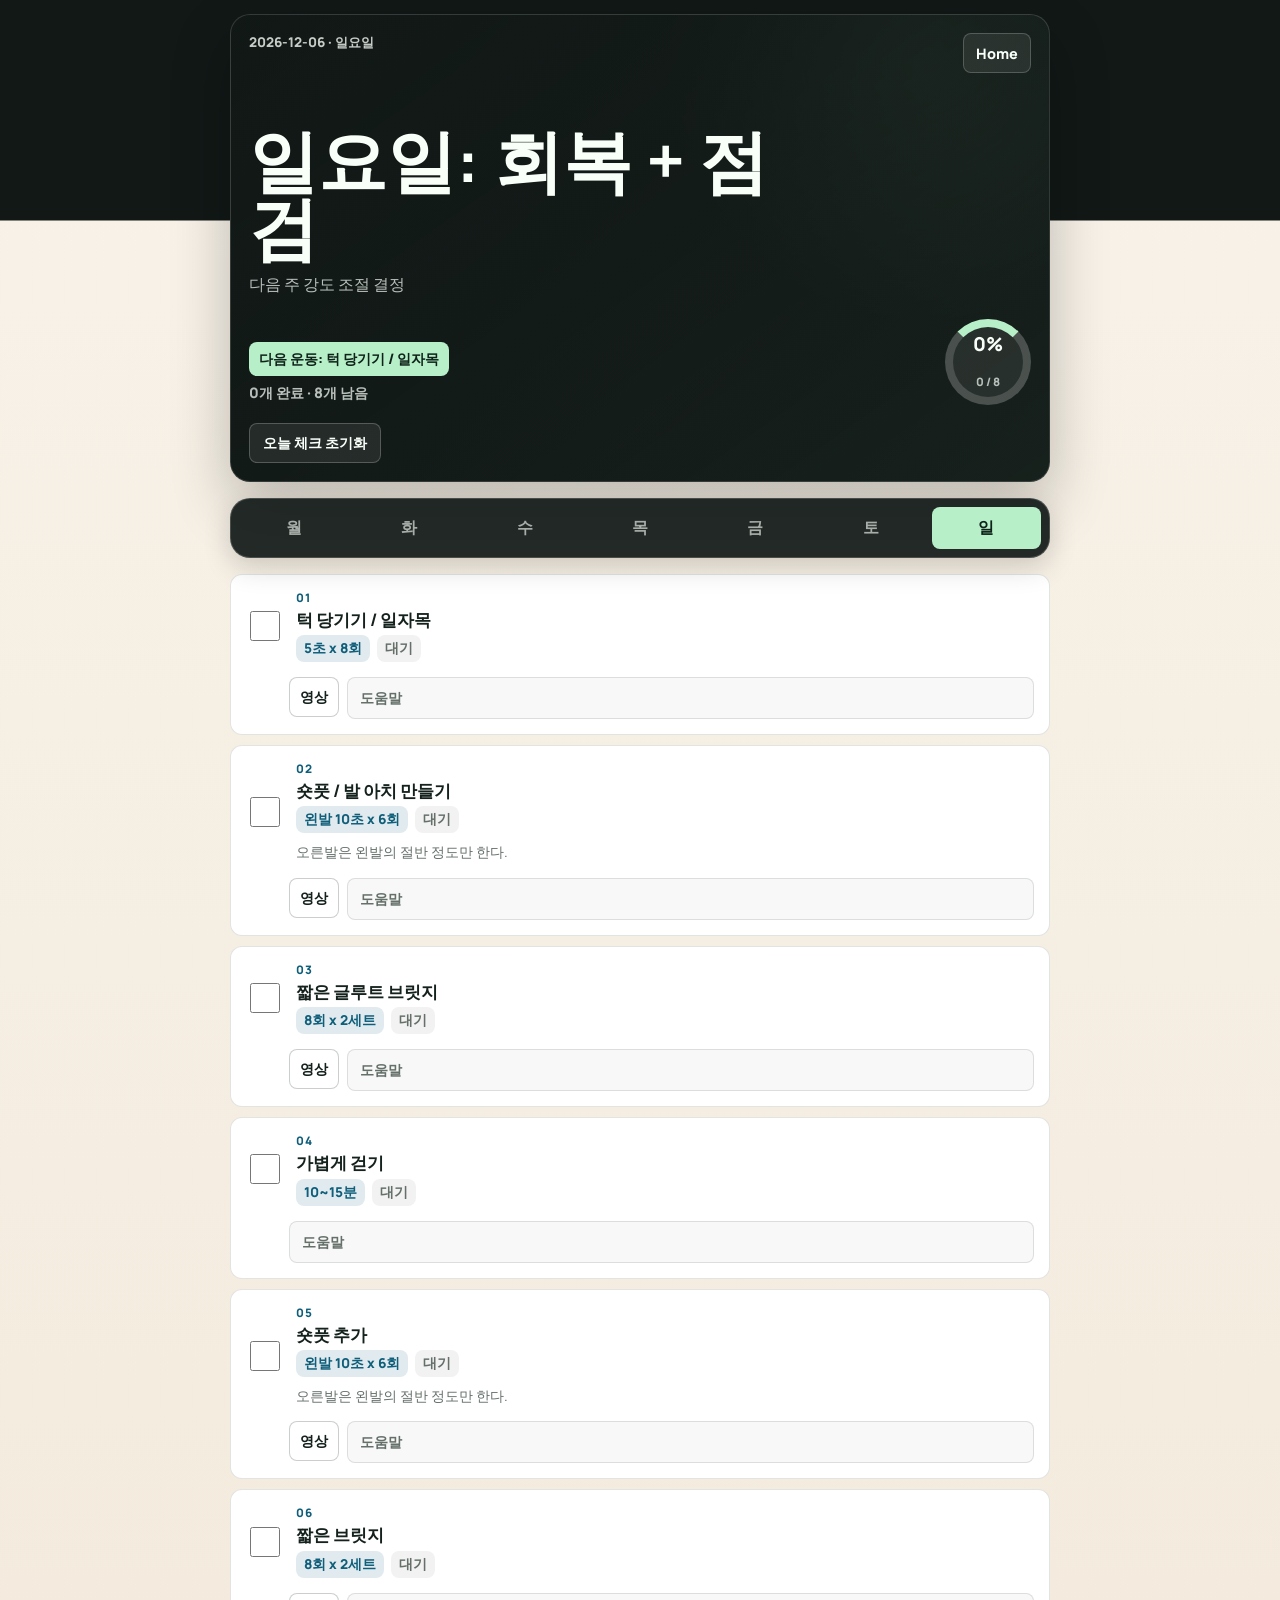
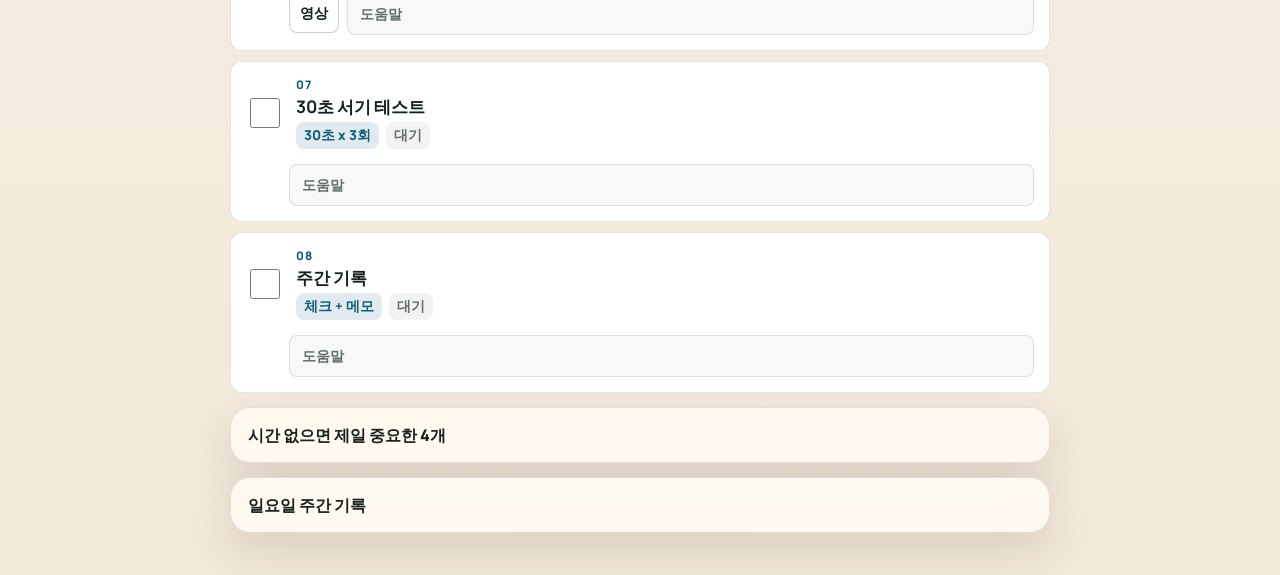
==== rehab.html @ 38bcd28a "deploy: 32eca84e103fcc5842810852b6fd802284b8f658" ====
<!DOCTYPE html>
<html lang="ko">
  <head>
    <meta charset="UTF-8" />
    <meta name="viewport" content="width=device-width, initial-scale=1.0" />
    <title>오전 재활 루틴</title>
    <meta
      name="description"
      content="왼발 접지, 왼쪽 둔근, 골반 안정성 회복을 위한 오전 재활 체크리스트"
    />
    <link rel="preconnect" href="https://fonts.googleapis.com" />
    <link rel="preconnect" href="https://fonts.gstatic.com" crossorigin />
    <link
      href="https://fonts.googleapis.com/css2?family=Manrope:wght@400;600;700;800&display=swap"
      rel="stylesheet"
    />
    <link rel="stylesheet" href="./rehab.css?v=20260528-ui4" />
  </head>
  <body>
    <main class="app-shell">
      <section class="routine-section">
        <div class="workout-hero" aria-live="polite">
          <div class="hero-topline">
            <p id="today-label" class="today-label"></p>
            <a class="small-link" href="./index.html">Home</a>
          </div>
          <h1 id="day-title">오늘의 운동</h1>
          <p id="day-goal" class="day-goal"></p>
          <div class="start-row">
            <div>
              <p id="next-exercise" class="next-exercise"></p>
              <p id="routine-summary" class="routine-summary"></p>
            </div>
            <div class="progress-box">
              <span id="progress-percent">0%</span>
              <p id="progress-count">0 / 0</p>
            </div>
          </div>
          <div class="hero-actions">
            <button id="reset-day" class="ghost-button" type="button">오늘 체크 초기화</button>
          </div>
        </div>

        <nav id="week-tabs" class="week-tabs" aria-label="요일 선택"></nav>

        <div id="routine-list" class="routine-list"></div>
      </section>

      <section class="quick-section">
        <details>
          <summary>시간 없으면 제일 중요한 4개</summary>
          <div id="quick-list" class="quick-list"></div>
        </details>
      </section>

      <section class="weekly-section">
        <details>
          <summary>일요일 주간 기록</summary>
          <div id="weekly-record" class="weekly-record"></div>
        </details>
      </section>
    </main>

    <div id="video-modal" class="video-modal" aria-hidden="true">
      <div class="video-backdrop" data-close-video></div>
      <section class="video-dialog" role="dialog" aria-modal="true" aria-labelledby="video-title">
        <div class="video-head">
          <h2 id="video-title">참고 영상</h2>
          <button class="icon-button" type="button" aria-label="영상 닫기" data-close-video>닫기</button>
        </div>
        <div id="video-frame-wrap" class="video-frame-wrap"></div>
        <a id="video-fallback" class="video-fallback" href="#" target="_blank" rel="noreferrer">
          YouTube에서 열기
        </a>
      </section>
    </div>

    <script type="module" src="./rehab.js?v=20260528-ui4"></script>
  </body>
</html>
---- rehab.css ----
:root {
  --bg: #f7f1e7;
  --surface: #fffaf2;
  --surface-strong: #ffffff;
  --ink: #14211c;
  --muted: #65706a;
  --line: rgba(20, 33, 28, 0.12);
  --line-strong: rgba(20, 33, 28, 0.22);
  --green: #166534;
  --green-soft: rgba(22, 101, 52, 0.12);
  --blue: #0f5e7a;
  --blue-soft: rgba(15, 94, 122, 0.12);
  --red: #a33a1b;
  --red-soft: rgba(163, 58, 27, 0.12);
  --yellow: #f4c95d;
  --shadow: 0 18px 44px rgba(34, 28, 18, 0.12);
  --radius-lg: 20px;
  --radius-md: 12px;
  --radius-sm: 8px;
}

* {
  box-sizing: border-box;
}

html {
  scroll-behavior: smooth;
}

body {
  margin: 0;
  min-height: 100vh;
  color: var(--ink);
  background:
    linear-gradient(180deg, #111816 0, #111816 220px, rgba(247, 241, 231, 0.98) 221px, rgba(242, 232, 217, 0.98) 100%),
    repeating-linear-gradient(90deg, rgba(20, 33, 28, 0.04) 0 1px, transparent 1px 32px);
  font-family: "Manrope", "Apple SD Gothic Neo", "Noto Sans KR", system-ui, sans-serif;
}

body.modal-open {
  overflow: hidden;
}

button,
input {
  font: inherit;
}

button {
  -webkit-tap-highlight-color: transparent;
}

a {
  color: inherit;
}

.app-shell {
  width: min(820px, calc(100% - 28px));
  margin: 0 auto;
  padding: 14px 0 42px;
}

.eyebrow {
  margin: 0 0 8px;
  color: var(--blue);
  font-size: 0.76rem;
  font-weight: 800;
  letter-spacing: 0.12em;
  text-transform: uppercase;
}

h1,
h2,
h3,
p {
  margin-top: 0;
}

h1 {
  margin-bottom: 10px;
  font-size: clamp(1.9rem, 7vw, 3rem);
  line-height: 1.05;
  letter-spacing: 0;
}

.day-goal,
.routine-summary,
details p,
li {
  color: var(--muted);
  line-height: 1.55;
}

.small-link,
.video-link,
.ghost-button {
  display: inline-flex;
  align-items: center;
  justify-content: center;
  min-height: 40px;
  border-radius: var(--radius-sm);
  font-size: 0.9rem;
  font-weight: 800;
  text-decoration: none;
}

.small-link {
  padding: 0 12px;
  border: 1px solid rgba(255, 255, 255, 0.2);
  color: #f8fff9;
  background: rgba(255, 255, 255, 0.08);
}

.routine-section,
.quick-section,
.weekly-section {
  margin-top: 14px;
  border: 1px solid var(--line);
  border-radius: var(--radius-lg);
  background: rgba(255, 250, 242, 0.95);
  box-shadow: var(--shadow);
}

.today-label {
  margin-bottom: 7px;
  color: rgba(248, 255, 249, 0.78);
  font-size: 0.84rem;
  font-weight: 800;
}

.day-goal {
  max-width: 42rem;
  margin-bottom: 22px;
  color: rgba(248, 255, 249, 0.72);
}

.next-exercise {
  display: inline-flex;
  margin: 0 0 6px;
  padding: 7px 10px;
  border-radius: var(--radius-sm);
  color: #10231a;
  background: #b7f0c8;
  font-size: 0.9rem;
  font-weight: 900;
}

.routine-summary {
  margin: 0;
  color: rgba(248, 255, 249, 0.72);
  font-size: 0.9rem;
  font-weight: 800;
}

.progress-box {
  display: grid;
  place-items: center;
  width: 86px;
  height: 86px;
  border: 8px solid rgba(255, 255, 255, 0.16);
  border-top-color: #b7f0c8;
  border-radius: 50%;
  background: rgba(255, 255, 255, 0.08);
  color: #f8fff9;
}

.progress-box span {
  font-size: 1.2rem;
  font-weight: 900;
  line-height: 1;
}

.progress-box p {
  margin: 4px 0 0;
  color: rgba(248, 255, 249, 0.7);
  font-size: 0.72rem;
  font-weight: 800;
}

.ghost-button {
  padding: 0 13px;
  border: 1px solid rgba(255, 255, 255, 0.22);
  color: #f8fff9;
  background: rgba(255, 255, 255, 0.08);
  cursor: pointer;
}

details {
  padding: 0;
}

summary {
  min-height: 54px;
  display: flex;
  align-items: center;
  padding: 0 17px;
  cursor: pointer;
  font-weight: 900;
}

summary::marker {
  color: var(--blue);
}

ul {
  margin: 8px 0 0;
  padding-left: 18px;
}

.week-tabs {
  position: sticky;
  top: 0;
  z-index: 5;
  display: grid;
  grid-template-columns: repeat(7, minmax(0, 1fr));
  gap: 6px;
  margin: 16px 0;
  padding: 8px;
  border: 1px solid rgba(255, 255, 255, 0.18);
  border-radius: var(--radius-lg);
  background: rgba(17, 24, 22, 0.92);
  box-shadow: 0 10px 28px rgba(0, 0, 0, 0.16);
  backdrop-filter: blur(12px);
}

.day-tab {
  min-height: 42px;
  border: 1px solid transparent;
  border-radius: var(--radius-sm);
  color: rgba(248, 255, 249, 0.62);
  background: transparent;
  font-weight: 900;
  cursor: pointer;
}

.day-tab.active {
  border-color: rgba(183, 240, 200, 0.34);
  color: #10231a;
  background: #b7f0c8;
}

.routine-section {
  margin-top: 0;
  padding: 0;
  border: 0;
  background: transparent;
  box-shadow: none;
}

.workout-hero {
  min-height: 286px;
  display: grid;
  align-content: end;
  padding: 18px;
  border: 1px solid rgba(255, 255, 255, 0.14);
  border-radius: var(--radius-lg);
  color: #f8fff9;
  background:
    linear-gradient(145deg, rgba(17, 24, 22, 0.92), rgba(17, 24, 22, 0.72)),
    radial-gradient(circle at 85% 10%, rgba(183, 240, 200, 0.22), transparent 32%),
    linear-gradient(135deg, #111816, #26362d);
  box-shadow: 0 24px 60px rgba(0, 0, 0, 0.24);
}

.hero-topline {
  display: flex;
  justify-content: space-between;
  gap: 14px;
  align-items: flex-start;
  margin-bottom: auto;
}

.workout-hero h1 {
  max-width: 13ch;
  margin: 54px 0 10px;
  color: #f8fff9;
  font-size: clamp(2.25rem, 8vw, 4.3rem);
  line-height: 0.98;
}

.start-row {
  display: grid;
  grid-template-columns: 1fr auto;
  gap: 16px;
  align-items: end;
}

.hero-actions {
  margin-top: 18px;
}

.routine-list {
  display: grid;
  gap: 10px;
}

.exercise-card {
  border: 1px solid var(--line);
  border-radius: var(--radius-md);
  background: var(--surface-strong);
  overflow: hidden;
  transition:
    border-color 160ms ease,
    background 160ms ease,
    transform 160ms ease;
}

.exercise-card.done {
  border-color: rgba(22, 101, 52, 0.28);
  background: linear-gradient(180deg, #fbfffc, #f4fff6);
}

.exercise-main {
  display: grid;
  grid-template-columns: auto 1fr;
  gap: 13px;
  align-items: center;
  padding: 15px;
  cursor: pointer;
}

.done-check {
  width: 30px;
  height: 30px;
  accent-color: var(--green);
}

.exercise-kicker {
  margin: 0 0 2px;
  color: var(--blue);
  font-size: 0.73rem;
  font-weight: 900;
  letter-spacing: 0.12em;
}

.exercise-title {
  margin-bottom: 4px;
  font-size: 1.08rem;
  line-height: 1.35;
}

.exercise-card.done .exercise-title {
  color: var(--muted);
  text-decoration: line-through;
  text-decoration-thickness: 2px;
}

.exercise-meta {
  display: flex;
  flex-wrap: wrap;
  gap: 7px;
  align-items: center;
}

.dose {
  display: inline-flex;
  padding: 4px 8px;
  border-radius: var(--radius-sm);
  color: var(--blue);
  background: var(--blue-soft);
  font-size: 0.85rem;
  font-weight: 900;
}

.done-label {
  display: inline-flex;
  padding: 4px 8px;
  border-radius: var(--radius-sm);
  color: var(--muted);
  background: rgba(20, 33, 28, 0.06);
  font-size: 0.85rem;
  font-weight: 900;
}

.exercise-card.done .done-label {
  color: var(--green);
  background: var(--green-soft);
}

.note {
  margin: 8px 0 0;
  color: var(--muted);
  font-size: 0.9rem;
  line-height: 1.5;
}

.video-link {
  border: 1px solid var(--line-strong);
  padding: 0 10px;
  color: var(--ink);
  background: rgba(255, 255, 255, 0.8);
  white-space: nowrap;
  cursor: pointer;
}

.exercise-actions {
  display: flex;
  flex-wrap: wrap;
  gap: 8px;
  align-items: flex-start;
  padding: 0 15px 15px 58px;
}

.help-panel {
  flex: 1 1 220px;
  min-width: min(100%, 220px);
  border: 1px solid var(--line);
  border-radius: var(--radius-sm);
  background: rgba(20, 33, 28, 0.03);
}

.help-panel summary {
  min-height: 40px;
  padding: 0 12px;
  color: var(--muted);
  font-size: 0.9rem;
}

.check-panel {
  display: grid;
  gap: 2px;
  padding: 0 12px 12px;
}

.check-item {
  display: grid;
  grid-template-columns: auto 1fr;
  gap: 9px;
  align-items: start;
  min-height: 30px;
  color: var(--muted);
  font-size: 0.9rem;
  line-height: 1.45;
}

.check-item input {
  width: 20px;
  height: 20px;
  margin-top: 1px;
  accent-color: var(--green);
}

.quick-list,
.weekly-record {
  display: grid;
  gap: 10px;
  padding: 0 16px 16px;
}

.video-modal {
  position: fixed;
  inset: 0;
  z-index: 20;
  display: none;
  padding: 18px;
}

.video-modal.open {
  display: grid;
  place-items: center;
}

.video-backdrop {
  position: absolute;
  inset: 0;
  background: rgba(12, 18, 16, 0.68);
}

.video-dialog {
  position: relative;
  width: min(880px, 100%);
  border: 1px solid rgba(255, 255, 255, 0.18);
  border-radius: var(--radius-lg);
  background: #101815;
  box-shadow: 0 24px 70px rgba(0, 0, 0, 0.35);
  overflow: hidden;
}

.video-head {
  display: flex;
  justify-content: space-between;
  gap: 12px;
  align-items: center;
  padding: 13px 14px;
  color: #f8fff9;
}

.video-head h2 {
  margin: 0;
  font-size: 1rem;
}

.icon-button {
  min-height: 36px;
  padding: 0 12px;
  border: 1px solid rgba(255, 255, 255, 0.2);
  border-radius: var(--radius-sm);
  color: #f8fff9;
  background: rgba(255, 255, 255, 0.08);
  cursor: pointer;
}

.video-frame-wrap {
  aspect-ratio: 16 / 9;
  background: #000;
}

.video-frame-wrap iframe {
  width: 100%;
  height: 100%;
  border: 0;
}

.video-empty {
  display: grid;
  place-items: center;
  min-height: 240px;
  color: #f8fff9;
}

.video-fallback {
  display: flex;
  justify-content: center;
  padding: 12px;
  color: #f8fff9;
  background: rgba(255, 255, 255, 0.06);
  font-weight: 900;
  text-decoration: none;
}

.quick-item,
.record-item {
  display: grid;
  grid-template-columns: auto 1fr auto;
  gap: 10px;
  align-items: center;
  padding: 13px;
  border: 1px solid var(--line);
  border-radius: var(--radius-md);
  background: var(--surface-strong);
}

.quick-item strong,
.record-item span {
  line-height: 1.4;
}

.record-item {
  grid-template-columns: auto 1fr;
}

.record-item input {
  width: 22px;
  height: 22px;
  accent-color: var(--green);
}

@media (max-width: 680px) {
  .app-shell {
    width: min(100% - 20px, 760px);
    padding-top: 10px;
  }

  .workout-hero {
    min-height: 360px;
    padding: 16px;
  }

  .workout-hero h1 {
    margin-top: 72px;
  }

  .start-row {
    grid-template-columns: 1fr auto;
  }

  .small-link {
    width: max-content;
  }

  .ghost-button {
    width: auto;
  }

  .week-tabs {
    gap: 4px;
    padding: 6px;
  }

  .day-tab {
    min-height: 38px;
    font-size: 0.86rem;
  }

  .section-head p {
    text-align: left;
  }

  .exercise-main {
    grid-template-columns: auto 1fr;
  }

  .exercise-actions {
    padding-left: 15px;
  }

  .video-link {
    width: max-content;
  }

  .video-modal {
    padding: 10px;
  }
}
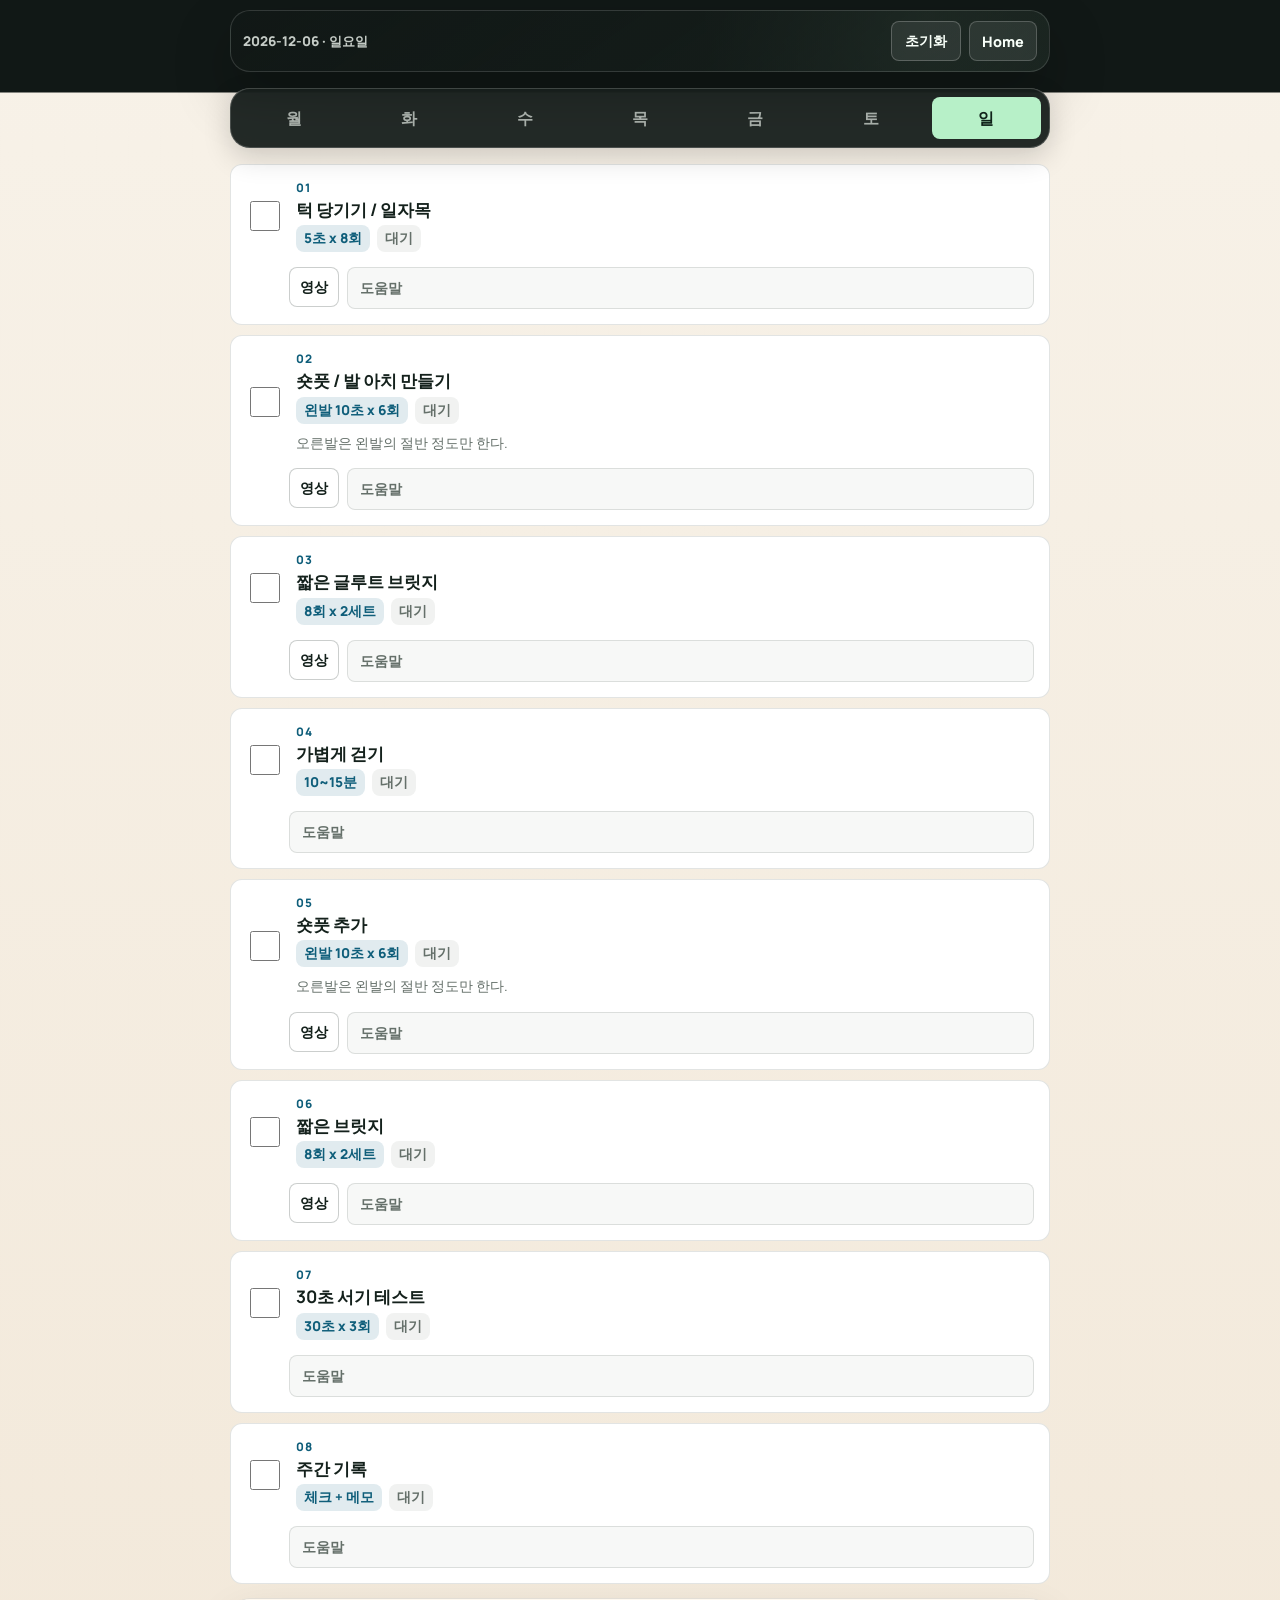
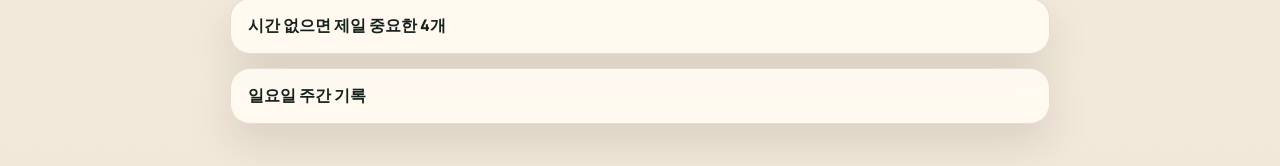
==== commit 665dc0e9: "deploy: 717f1294dfef9ed579d606a56dd64484c5e43d73" ====
--- a/rehab.html
+++ b/rehab.html
@@ -14,30 +14,16 @@
       href="https://fonts.googleapis.com/css2?family=Manrope:wght@400;600;700;800&display=swap"
       rel="stylesheet"
     />
-    <link rel="stylesheet" href="./rehab.css?v=20260528-ui4" />
+    <link rel="stylesheet" href="./rehab.css?v=20260528-ui5" />
   </head>
   <body>
     <main class="app-shell">
       <section class="routine-section">
-        <div class="workout-hero" aria-live="polite">
-          <div class="hero-topline">
-            <p id="today-label" class="today-label"></p>
+        <div class="workout-toolbar" aria-live="polite">
+          <p id="today-label" class="today-label"></p>
+          <div class="toolbar-actions">
+            <button id="reset-day" class="ghost-button" type="button">초기화</button>
             <a class="small-link" href="./index.html">Home</a>
-          </div>
-          <h1 id="day-title">오늘의 운동</h1>
-          <p id="day-goal" class="day-goal"></p>
-          <div class="start-row">
-            <div>
-              <p id="next-exercise" class="next-exercise"></p>
-              <p id="routine-summary" class="routine-summary"></p>
-            </div>
-            <div class="progress-box">
-              <span id="progress-percent">0%</span>
-              <p id="progress-count">0 / 0</p>
-            </div>
-          </div>
-          <div class="hero-actions">
-            <button id="reset-day" class="ghost-button" type="button">오늘 체크 초기화</button>
           </div>
         </div>
 
@@ -75,6 +61,6 @@
       </section>
     </div>
 
-    <script type="module" src="./rehab.js?v=20260528-ui4"></script>
+    <script type="module" src="./rehab.js?v=20260528-ui5"></script>
   </body>
 </html>
--- a/rehab.css
+++ b/rehab.css
@@ -32,7 +32,7 @@
   min-height: 100vh;
   color: var(--ink);
   background:
-    linear-gradient(180deg, #111816 0, #111816 220px, rgba(247, 241, 231, 0.98) 221px, rgba(242, 232, 217, 0.98) 100%),
+    linear-gradient(180deg, #111816 0, #111816 92px, rgba(247, 241, 231, 0.98) 93px, rgba(242, 232, 217, 0.98) 100%),
     repeating-linear-gradient(90deg, rgba(20, 33, 28, 0.04) 0 1px, transparent 1px 32px);
   font-family: "Manrope", "Apple SD Gothic Neo", "Noto Sans KR", system-ui, sans-serif;
 }
@@ -57,7 +57,7 @@
 .app-shell {
   width: min(820px, calc(100% - 28px));
   margin: 0 auto;
-  padding: 14px 0 42px;
+  padding: 10px 0 42px;
 }
 
 .eyebrow {
@@ -83,8 +83,6 @@
   letter-spacing: 0;
 }
 
-.day-goal,
-.routine-summary,
 details p,
 li {
   color: var(--muted);
@@ -122,58 +120,9 @@
 }
 
 .today-label {
-  margin-bottom: 7px;
+  margin: 0;
   color: rgba(248, 255, 249, 0.78);
   font-size: 0.84rem;
-  font-weight: 800;
-}
-
-.day-goal {
-  max-width: 42rem;
-  margin-bottom: 22px;
-  color: rgba(248, 255, 249, 0.72);
-}
-
-.next-exercise {
-  display: inline-flex;
-  margin: 0 0 6px;
-  padding: 7px 10px;
-  border-radius: var(--radius-sm);
-  color: #10231a;
-  background: #b7f0c8;
-  font-size: 0.9rem;
-  font-weight: 900;
-}
-
-.routine-summary {
-  margin: 0;
-  color: rgba(248, 255, 249, 0.72);
-  font-size: 0.9rem;
-  font-weight: 800;
-}
-
-.progress-box {
-  display: grid;
-  place-items: center;
-  width: 86px;
-  height: 86px;
-  border: 8px solid rgba(255, 255, 255, 0.16);
-  border-top-color: #b7f0c8;
-  border-radius: 50%;
-  background: rgba(255, 255, 255, 0.08);
-  color: #f8fff9;
-}
-
-.progress-box span {
-  font-size: 1.2rem;
-  font-weight: 900;
-  line-height: 1;
-}
-
-.progress-box p {
-  margin: 4px 0 0;
-  color: rgba(248, 255, 249, 0.7);
-  font-size: 0.72rem;
   font-weight: 800;
 }
 
@@ -247,11 +196,13 @@
   box-shadow: none;
 }
 
-.workout-hero {
-  min-height: 286px;
-  display: grid;
-  align-content: end;
-  padding: 18px;
+.workout-toolbar {
+  display: flex;
+  justify-content: space-between;
+  gap: 12px;
+  align-items: center;
+  min-height: 58px;
+  padding: 10px 12px;
   border: 1px solid rgba(255, 255, 255, 0.14);
   border-radius: var(--radius-lg);
   color: #f8fff9;
@@ -262,31 +213,10 @@
   box-shadow: 0 24px 60px rgba(0, 0, 0, 0.24);
 }
 
-.hero-topline {
-  display: flex;
-  justify-content: space-between;
-  gap: 14px;
-  align-items: flex-start;
-  margin-bottom: auto;
-}
-
-.workout-hero h1 {
-  max-width: 13ch;
-  margin: 54px 0 10px;
-  color: #f8fff9;
-  font-size: clamp(2.25rem, 8vw, 4.3rem);
-  line-height: 0.98;
-}
-
-.start-row {
-  display: grid;
-  grid-template-columns: 1fr auto;
-  gap: 16px;
-  align-items: end;
-}
-
-.hero-actions {
-  margin-top: 18px;
+.toolbar-actions {
+  display: flex;
+  gap: 8px;
+  align-items: center;
 }
 
 .routine-list {
@@ -416,28 +346,16 @@
   font-size: 0.9rem;
 }
 
-.check-panel {
-  display: grid;
-  gap: 2px;
-  padding: 0 12px 12px;
-}
-
-.check-item {
-  display: grid;
-  grid-template-columns: auto 1fr;
-  gap: 9px;
-  align-items: start;
-  min-height: 30px;
+.help-list {
+  margin: 0;
+  padding: 0 12px 12px 28px;
   color: var(--muted);
   font-size: 0.9rem;
   line-height: 1.45;
 }
 
-.check-item input {
-  width: 20px;
-  height: 20px;
-  margin-top: 1px;
-  accent-color: var(--green);
+.help-list li {
+  margin: 5px 0;
 }
 
 .quick-list,
@@ -561,17 +479,8 @@
     padding-top: 10px;
   }
 
-  .workout-hero {
-    min-height: 360px;
-    padding: 16px;
-  }
-
-  .workout-hero h1 {
-    margin-top: 72px;
-  }
-
-  .start-row {
-    grid-template-columns: 1fr auto;
+  .workout-toolbar {
+    min-height: 54px;
   }
 
   .small-link {
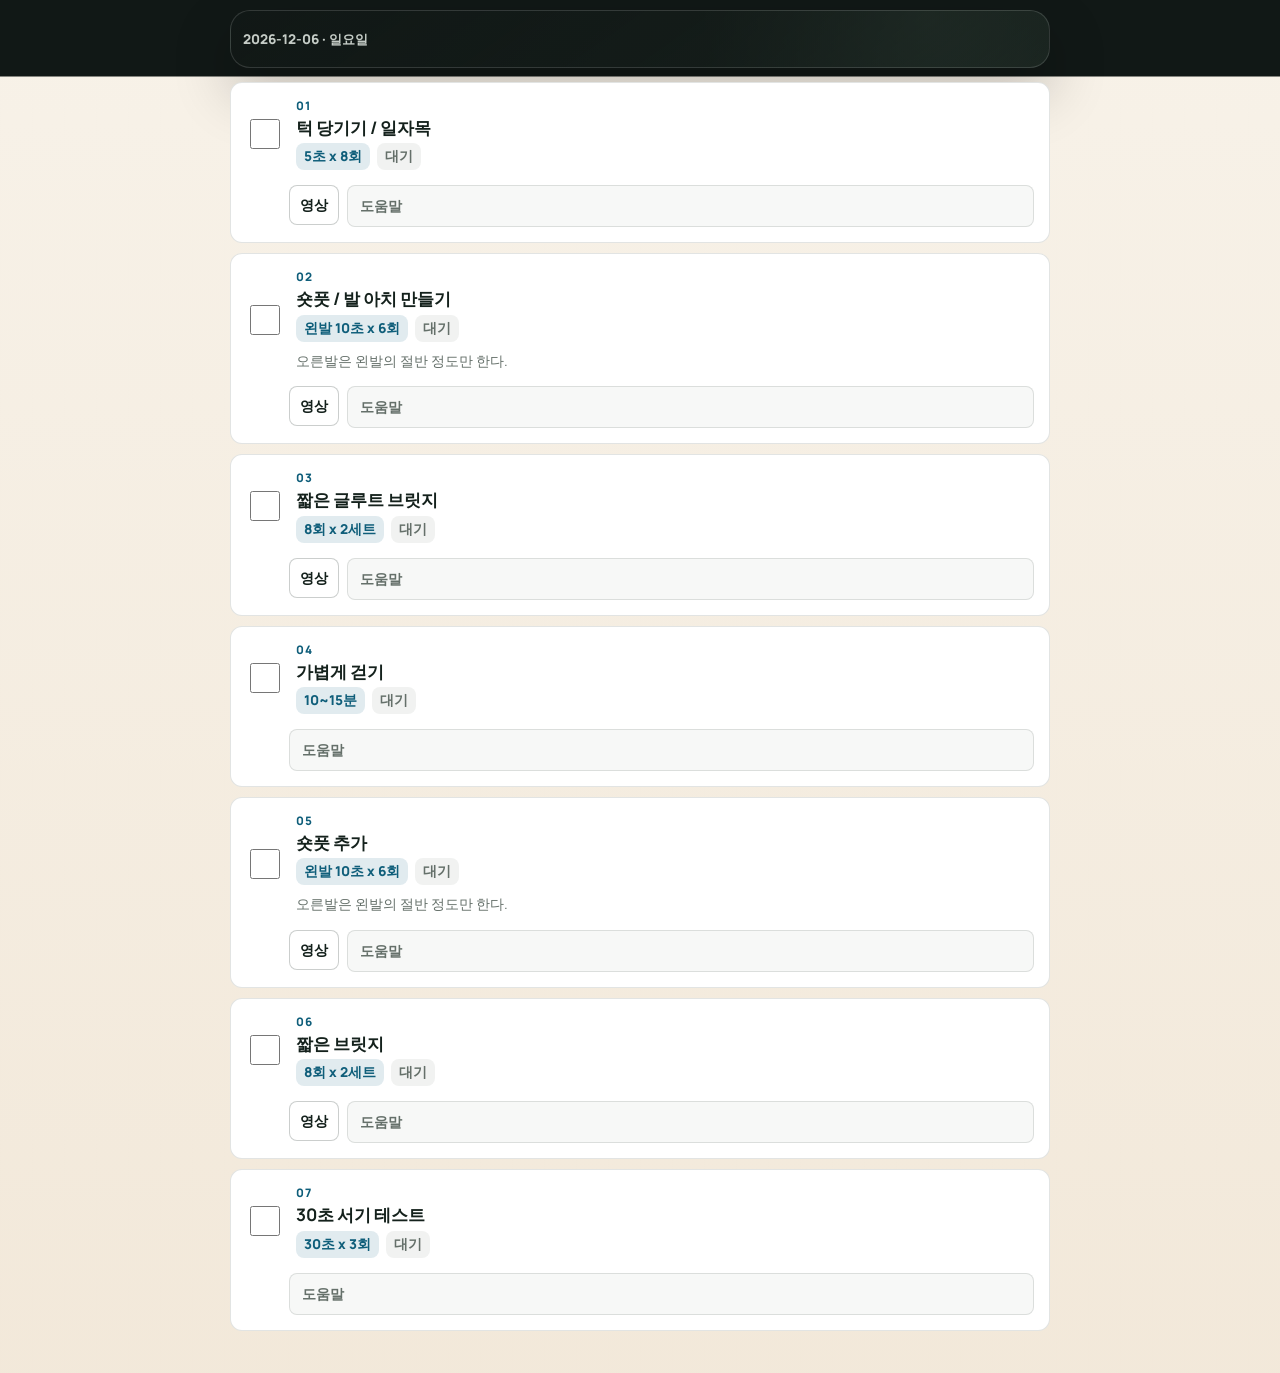
==== commit fcb17a15: "deploy: 39562189c49e85d9ce014ac7926e6f13ab5ad113" ====
--- a/rehab.html
+++ b/rehab.html
@@ -14,36 +14,16 @@
       href="https://fonts.googleapis.com/css2?family=Manrope:wght@400;600;700;800&display=swap"
       rel="stylesheet"
     />
-    <link rel="stylesheet" href="./rehab.css?v=20260528-ui5" />
+    <link rel="stylesheet" href="./rehab.css?v=20260528-ui6" />
   </head>
   <body>
     <main class="app-shell">
       <section class="routine-section">
         <div class="workout-toolbar" aria-live="polite">
           <p id="today-label" class="today-label"></p>
-          <div class="toolbar-actions">
-            <button id="reset-day" class="ghost-button" type="button">초기화</button>
-            <a class="small-link" href="./index.html">Home</a>
-          </div>
         </div>
 
-        <nav id="week-tabs" class="week-tabs" aria-label="요일 선택"></nav>
-
         <div id="routine-list" class="routine-list"></div>
-      </section>
-
-      <section class="quick-section">
-        <details>
-          <summary>시간 없으면 제일 중요한 4개</summary>
-          <div id="quick-list" class="quick-list"></div>
-        </details>
-      </section>
-
-      <section class="weekly-section">
-        <details>
-          <summary>일요일 주간 기록</summary>
-          <div id="weekly-record" class="weekly-record"></div>
-        </details>
       </section>
     </main>
 
@@ -61,6 +41,6 @@
       </section>
     </div>
 
-    <script type="module" src="./rehab.js?v=20260528-ui5"></script>
+    <script type="module" src="./rehab.js?v=20260528-ui6"></script>
   </body>
 </html>
--- a/rehab.css
+++ b/rehab.css
@@ -32,7 +32,7 @@
   min-height: 100vh;
   color: var(--ink);
   background:
-    linear-gradient(180deg, #111816 0, #111816 92px, rgba(247, 241, 231, 0.98) 93px, rgba(242, 232, 217, 0.98) 100%),
+    linear-gradient(180deg, #111816 0, #111816 76px, rgba(247, 241, 231, 0.98) 77px, rgba(242, 232, 217, 0.98) 100%),
     repeating-linear-gradient(90deg, rgba(20, 33, 28, 0.04) 0 1px, transparent 1px 32px);
   font-family: "Manrope", "Apple SD Gothic Neo", "Noto Sans KR", system-ui, sans-serif;
 }
@@ -89,9 +89,7 @@
   line-height: 1.55;
 }
 
-.small-link,
-.video-link,
-.ghost-button {
+.video-link {
   display: inline-flex;
   align-items: center;
   justify-content: center;
@@ -102,16 +100,7 @@
   text-decoration: none;
 }
 
-.small-link {
-  padding: 0 12px;
-  border: 1px solid rgba(255, 255, 255, 0.2);
-  color: #f8fff9;
-  background: rgba(255, 255, 255, 0.08);
-}
-
-.routine-section,
-.quick-section,
-.weekly-section {
+.routine-section {
   margin-top: 14px;
   border: 1px solid var(--line);
   border-radius: var(--radius-lg);
@@ -126,14 +115,6 @@
   font-weight: 800;
 }
 
-.ghost-button {
-  padding: 0 13px;
-  border: 1px solid rgba(255, 255, 255, 0.22);
-  color: #f8fff9;
-  background: rgba(255, 255, 255, 0.08);
-  cursor: pointer;
-}
-
 details {
   padding: 0;
 }
@@ -149,43 +130,6 @@
 
 summary::marker {
   color: var(--blue);
-}
-
-ul {
-  margin: 8px 0 0;
-  padding-left: 18px;
-}
-
-.week-tabs {
-  position: sticky;
-  top: 0;
-  z-index: 5;
-  display: grid;
-  grid-template-columns: repeat(7, minmax(0, 1fr));
-  gap: 6px;
-  margin: 16px 0;
-  padding: 8px;
-  border: 1px solid rgba(255, 255, 255, 0.18);
-  border-radius: var(--radius-lg);
-  background: rgba(17, 24, 22, 0.92);
-  box-shadow: 0 10px 28px rgba(0, 0, 0, 0.16);
-  backdrop-filter: blur(12px);
-}
-
-.day-tab {
-  min-height: 42px;
-  border: 1px solid transparent;
-  border-radius: var(--radius-sm);
-  color: rgba(248, 255, 249, 0.62);
-  background: transparent;
-  font-weight: 900;
-  cursor: pointer;
-}
-
-.day-tab.active {
-  border-color: rgba(183, 240, 200, 0.34);
-  color: #10231a;
-  background: #b7f0c8;
 }
 
 .routine-section {
@@ -213,15 +157,10 @@
   box-shadow: 0 24px 60px rgba(0, 0, 0, 0.24);
 }
 
-.toolbar-actions {
-  display: flex;
-  gap: 8px;
-  align-items: center;
-}
-
 .routine-list {
   display: grid;
   gap: 10px;
+  margin-top: 14px;
 }
 
 .exercise-card {
@@ -358,13 +297,6 @@
   margin: 5px 0;
 }
 
-.quick-list,
-.weekly-record {
-  display: grid;
-  gap: 10px;
-  padding: 0 16px 16px;
-}
-
 .video-modal {
   position: fixed;
   inset: 0;
@@ -446,33 +378,6 @@
   text-decoration: none;
 }
 
-.quick-item,
-.record-item {
-  display: grid;
-  grid-template-columns: auto 1fr auto;
-  gap: 10px;
-  align-items: center;
-  padding: 13px;
-  border: 1px solid var(--line);
-  border-radius: var(--radius-md);
-  background: var(--surface-strong);
-}
-
-.quick-item strong,
-.record-item span {
-  line-height: 1.4;
-}
-
-.record-item {
-  grid-template-columns: auto 1fr;
-}
-
-.record-item input {
-  width: 22px;
-  height: 22px;
-  accent-color: var(--green);
-}
-
 @media (max-width: 680px) {
   .app-shell {
     width: min(100% - 20px, 760px);
@@ -483,28 +388,6 @@
     min-height: 54px;
   }
 
-  .small-link {
-    width: max-content;
-  }
-
-  .ghost-button {
-    width: auto;
-  }
-
-  .week-tabs {
-    gap: 4px;
-    padding: 6px;
-  }
-
-  .day-tab {
-    min-height: 38px;
-    font-size: 0.86rem;
-  }
-
-  .section-head p {
-    text-align: left;
-  }
-
   .exercise-main {
     grid-template-columns: auto 1fr;
   }
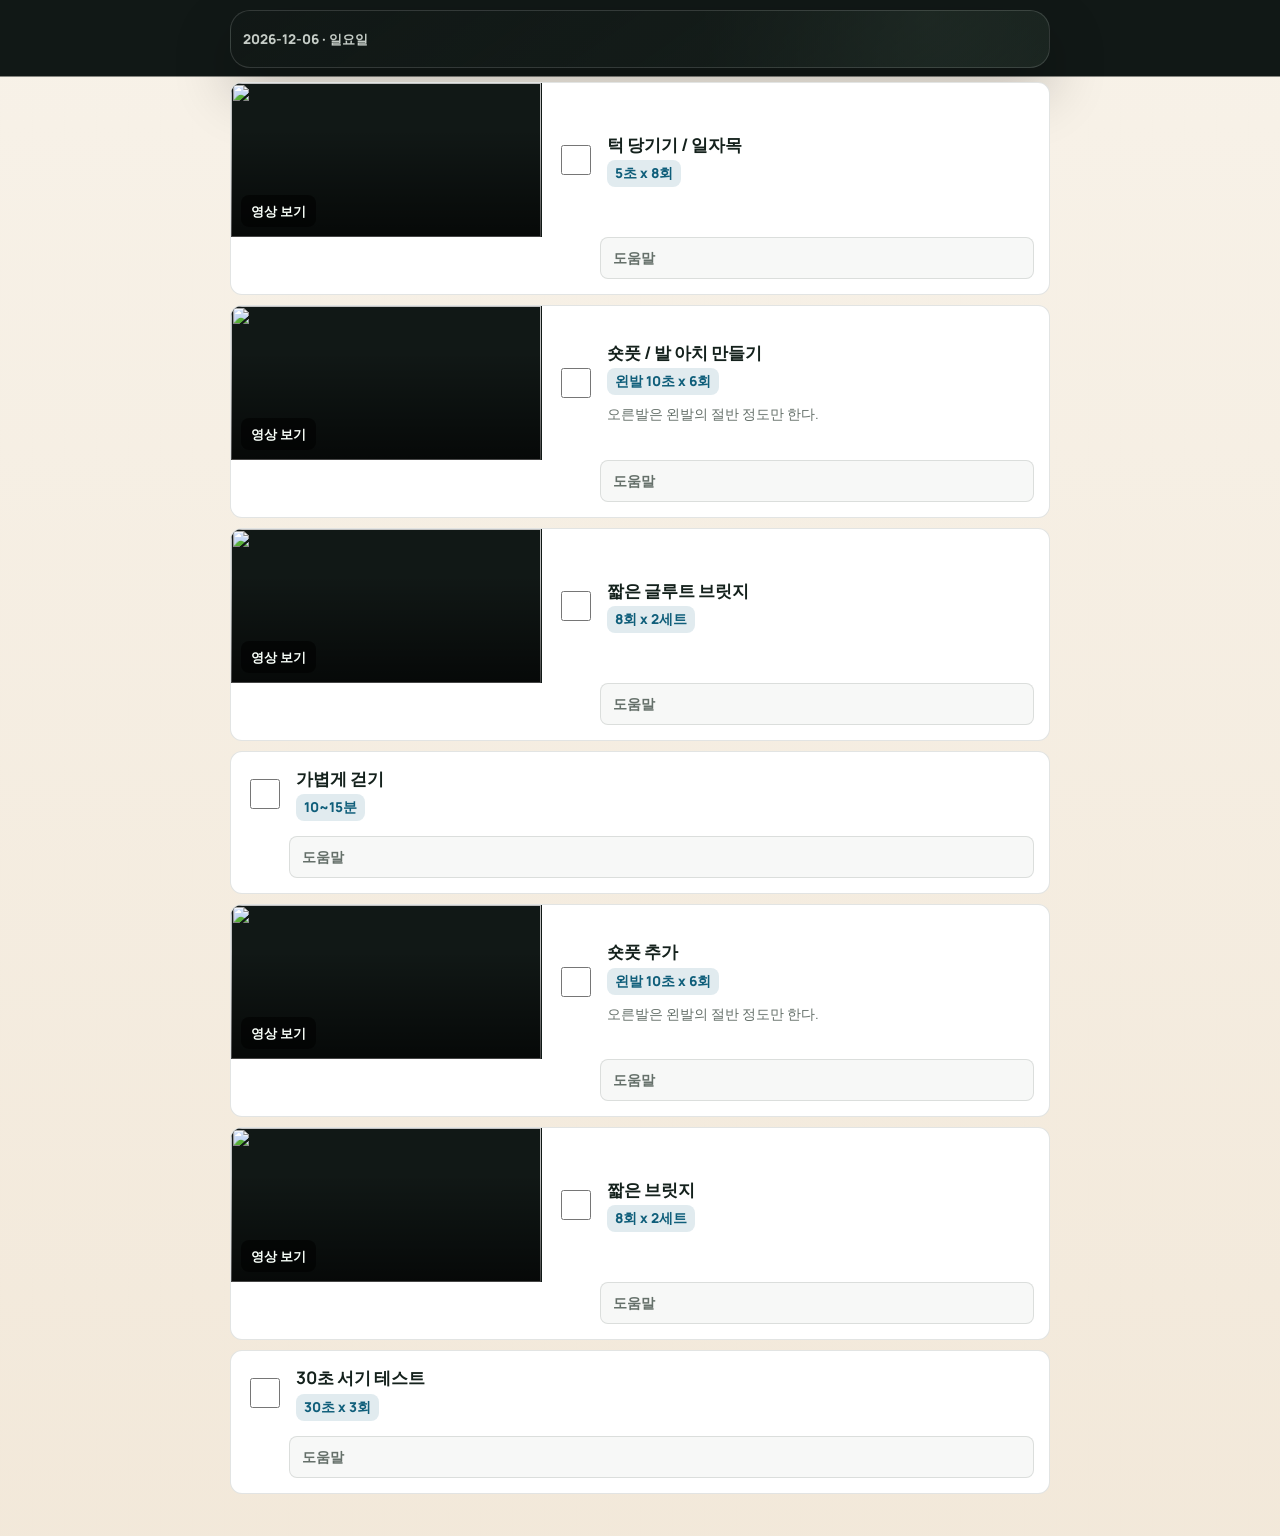
==== commit d800338d: "deploy: 4a1da6d5dfc2209aa8698b7128795abce0887128" ====
--- a/rehab.html
+++ b/rehab.html
@@ -14,7 +14,7 @@
       href="https://fonts.googleapis.com/css2?family=Manrope:wght@400;600;700;800&display=swap"
       rel="stylesheet"
     />
-    <link rel="stylesheet" href="./rehab.css?v=20260528-ui6" />
+    <link rel="stylesheet" href="./rehab.css?v=20260528-ui7" />
   </head>
   <body>
     <main class="app-shell">
@@ -41,6 +41,6 @@
       </section>
     </div>
 
-    <script type="module" src="./rehab.js?v=20260528-ui6"></script>
+    <script type="module" src="./rehab.js?v=20260528-ui7"></script>
   </body>
 </html>
--- a/rehab.css
+++ b/rehab.css
@@ -89,17 +89,6 @@
   line-height: 1.55;
 }
 
-.video-link {
-  display: inline-flex;
-  align-items: center;
-  justify-content: center;
-  min-height: 40px;
-  border-radius: var(--radius-sm);
-  font-size: 0.9rem;
-  font-weight: 800;
-  text-decoration: none;
-}
-
 .routine-section {
   margin-top: 14px;
   border: 1px solid var(--line);
@@ -171,12 +160,59 @@
   transition:
     border-color 160ms ease,
     background 160ms ease,
-    transform 160ms ease;
+  transform 160ms ease;
+}
+
+.exercise-card.has-thumb {
+  display: grid;
+  grid-template-columns: minmax(118px, 38%) 1fr;
 }
 
 .exercise-card.done {
   border-color: rgba(22, 101, 52, 0.28);
   background: linear-gradient(180deg, #fbfffc, #f4fff6);
+}
+
+.exercise-thumb {
+  position: relative;
+  min-height: 100%;
+  border: 0;
+  border-right: 1px solid var(--line);
+  padding: 0;
+  overflow: hidden;
+  background: #111816;
+  cursor: pointer;
+}
+
+.exercise-thumb img {
+  display: block;
+  width: 100%;
+  height: 100%;
+  min-height: 154px;
+  object-fit: cover;
+}
+
+.exercise-thumb::after {
+  content: "";
+  position: absolute;
+  inset: 0;
+  background: linear-gradient(180deg, transparent 30%, rgba(0, 0, 0, 0.64));
+}
+
+.exercise-thumb span {
+  position: absolute;
+  left: 10px;
+  bottom: 10px;
+  z-index: 1;
+  display: inline-flex;
+  min-height: 32px;
+  align-items: center;
+  padding: 0 10px;
+  border-radius: var(--radius-sm);
+  color: #f8fff9;
+  background: rgba(0, 0, 0, 0.58);
+  font-size: 0.82rem;
+  font-weight: 900;
 }
 
 .exercise-main {
@@ -192,14 +228,6 @@
   width: 30px;
   height: 30px;
   accent-color: var(--green);
-}
-
-.exercise-kicker {
-  margin: 0 0 2px;
-  color: var(--blue);
-  font-size: 0.73rem;
-  font-weight: 900;
-  letter-spacing: 0.12em;
 }
 
 .exercise-title {
@@ -231,21 +259,6 @@
   font-weight: 900;
 }
 
-.done-label {
-  display: inline-flex;
-  padding: 4px 8px;
-  border-radius: var(--radius-sm);
-  color: var(--muted);
-  background: rgba(20, 33, 28, 0.06);
-  font-size: 0.85rem;
-  font-weight: 900;
-}
-
-.exercise-card.done .done-label {
-  color: var(--green);
-  background: var(--green-soft);
-}
-
 .note {
   margin: 8px 0 0;
   color: var(--muted);
@@ -253,21 +266,17 @@
   line-height: 1.5;
 }
 
-.video-link {
-  border: 1px solid var(--line-strong);
-  padding: 0 10px;
-  color: var(--ink);
-  background: rgba(255, 255, 255, 0.8);
-  white-space: nowrap;
-  cursor: pointer;
-}
-
 .exercise-actions {
   display: flex;
   flex-wrap: wrap;
   gap: 8px;
   align-items: flex-start;
   padding: 0 15px 15px 58px;
+}
+
+.exercise-card.has-thumb .exercise-main,
+.exercise-card.has-thumb .exercise-actions {
+  grid-column: 2;
 }
 
 .help-panel {
@@ -392,14 +401,18 @@
     grid-template-columns: auto 1fr;
   }
 
+  .exercise-card.has-thumb {
+    grid-template-columns: 124px 1fr;
+  }
+
+  .exercise-thumb img {
+    min-height: 148px;
+  }
+
   .exercise-actions {
     padding-left: 15px;
   }
 
-  .video-link {
-    width: max-content;
-  }
-
   .video-modal {
     padding: 10px;
   }
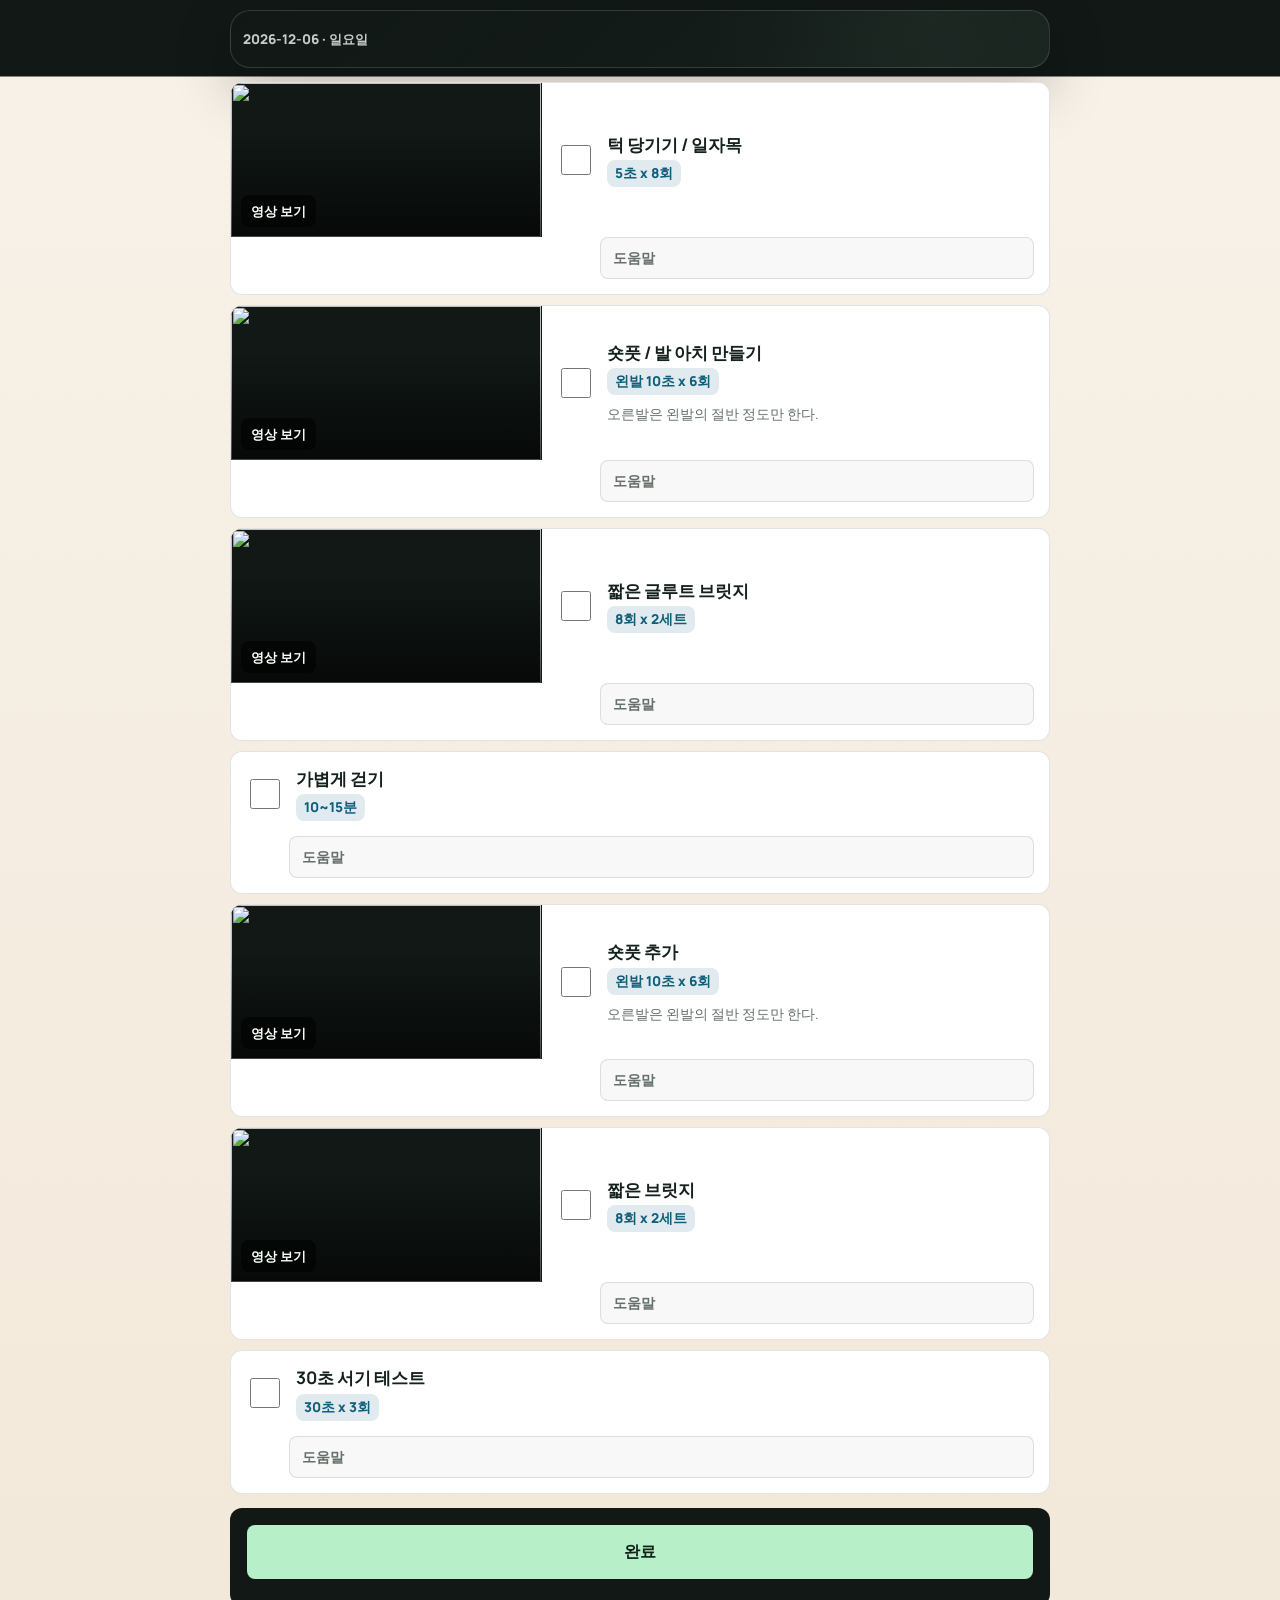
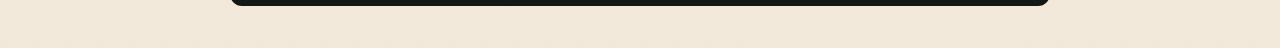
==== commit 2b041497: "deploy: bbfb51da18b049cc796ec6298c565f84cb74e14d" ====
--- a/rehab.html
+++ b/rehab.html
@@ -14,7 +14,7 @@
       href="https://fonts.googleapis.com/css2?family=Manrope:wght@400;600;700;800&display=swap"
       rel="stylesheet"
     />
-    <link rel="stylesheet" href="./rehab.css?v=20260528-ui7" />
+    <link rel="stylesheet" href="./rehab.css?v=20260528-ui8" />
   </head>
   <body>
     <main class="app-shell">
@@ -24,6 +24,11 @@
         </div>
 
         <div id="routine-list" class="routine-list"></div>
+
+        <section class="finish-card">
+          <button id="finish-workout" class="finish-button" type="button">완료</button>
+          <p id="finish-status" class="finish-status"></p>
+        </section>
       </section>
     </main>
 
@@ -41,6 +46,6 @@
       </section>
     </div>
 
-    <script type="module" src="./rehab.js?v=20260528-ui7"></script>
+    <script type="module" src="./rehab.js?v=20260528-ui8"></script>
   </body>
 </html>
--- a/rehab.css
+++ b/rehab.css
@@ -306,6 +306,38 @@
   margin: 5px 0;
 }
 
+.finish-card {
+  margin-top: 14px;
+  padding: 16px;
+  border: 1px solid rgba(20, 33, 28, 0.1);
+  border-radius: var(--radius-md);
+  background: #111816;
+}
+
+.finish-button {
+  width: 100%;
+  min-height: 54px;
+  border: 0;
+  border-radius: var(--radius-sm);
+  color: #10231a;
+  background: #b7f0c8;
+  font-size: 1rem;
+  font-weight: 900;
+  cursor: pointer;
+}
+
+.finish-button:disabled {
+  opacity: 0.7;
+  cursor: progress;
+}
+
+.finish-status {
+  margin: 10px 0 0;
+  color: rgba(248, 255, 249, 0.72);
+  font-size: 0.9rem;
+  line-height: 1.45;
+}
+
 .video-modal {
   position: fixed;
   inset: 0;
